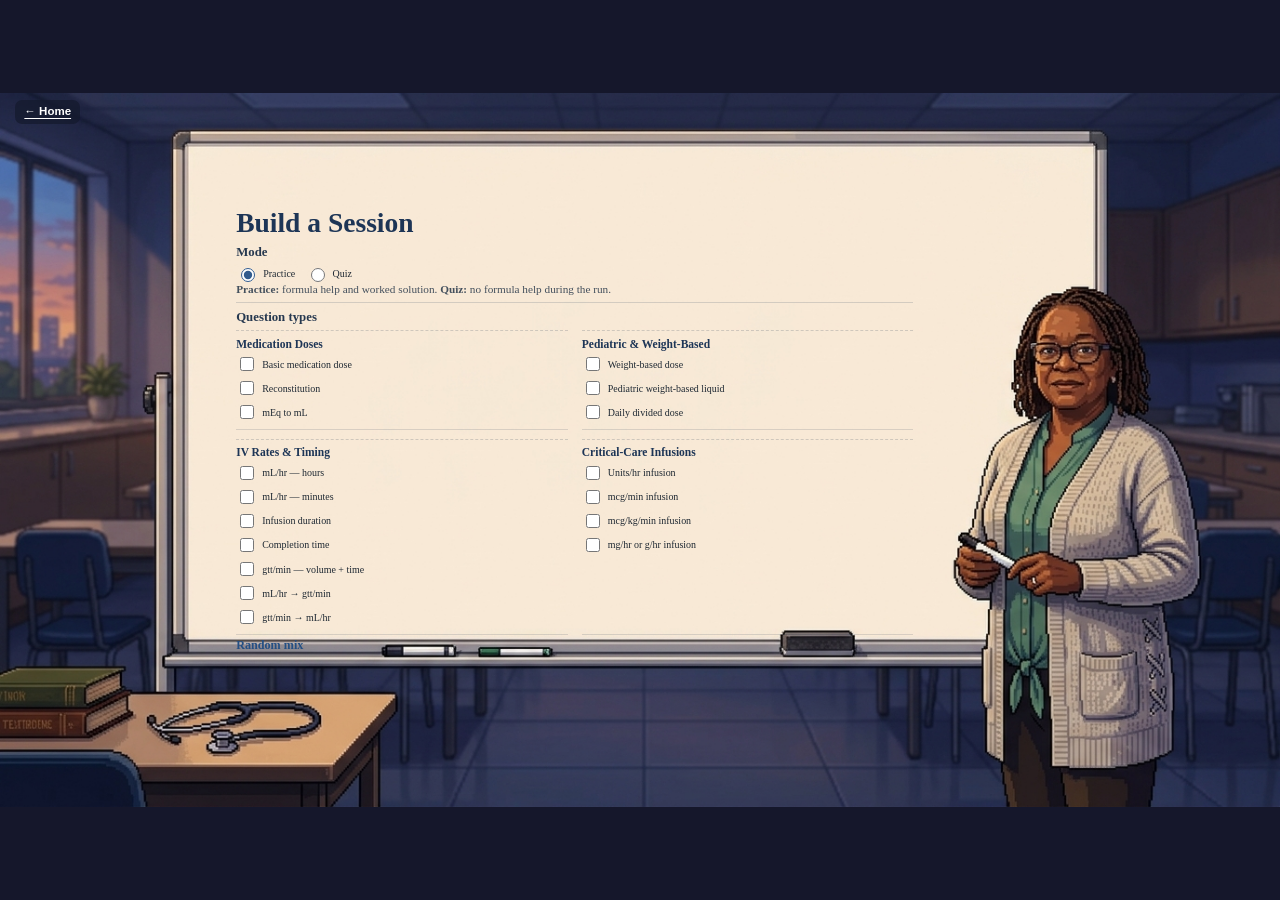
==== preview/index.html @ 24f58333 "Publish isolated dosage preview" ====
<!doctype html>
<html lang="en">
<head>
  <meta charset="utf-8">
  <meta name="viewport" content="width=device-width, initial-scale=1">
  <title>Dr. Reid's Dosage Calc Pro — Preview</title>
  <link rel="stylesheet" href="../lab.css?v=20260819-preview-1">
  <style>
    .type-groups{display:grid;grid-template-columns:repeat(2,minmax(0,1fr));gap:clamp(7px,.7vw,12px) clamp(12px,1.1vw,20px)}
    .type-group{padding:clamp(5px,.5vw,8px) 0;border-bottom:1px solid rgba(49,67,89,.16)}
    .type-group h4{margin:0 0 clamp(3px,.35vw,6px);color:#1d3556;font-size:clamp(9px,.9vw,15px)}
    .type-group-grid{display:grid;grid-template-columns:1fr;gap:clamp(3px,.32vw,5px)}
    @media(max-aspect-ratio:1/1){.type-groups{grid-template-columns:1fr}}
  </style>
</head>
<body>
  <main class="dosage-lab-shell">
    <section class="dosage-lab-stage" aria-label="Dosage calculation classroom">
      <a class="home-link" href="../index.html">← Home</a>
      <section id="app" class="board dosage-board" aria-live="polite"></section>
    </section>
  </main>
  <script src="lab.js?v=20260819-preview-1"></script>
  <script src="lab-groups.js?v=20260819-preview-1"></script>
</body>
</html>
---- lab.css ----
*{box-sizing:border-box}html,body{margin:0;min-height:100%;background:#15172b;color:#213043;font-family:"Segoe Print","Bradley Hand","Comic Sans MS",cursive}body{min-height:100svh;display:grid;place-items:center;overflow:hidden}.dosage-lab-shell{width:100vw;height:100svh;display:grid;place-items:center;background:#15172b}.dosage-lab-stage{position:relative;width:min(100vw,calc(100svh * 16 / 9));aspect-ratio:16/9;background:url("assets/dosage-lab-classroom.png?v=20260819-1") center/contain no-repeat;overflow:hidden}.home-link{position:absolute;left:1.2%;top:1.4%;z-index:5;color:#fff;text-decoration:underline;text-underline-offset:3px;font:700 clamp(10px,.9vw,15px)/1 Arial,Helvetica,sans-serif;background:rgba(20,25,45,.72);padding:6px 9px;border-radius:7px}.board,.dosage-board{position:absolute;left:17.2%;top:14.2%;width:55.4%;height:63.5%;min-height:0;background:transparent;border:0;box-shadow:none;border-radius:0;padding:clamp(8px,1.25vw,24px);overflow:auto;color:#1f2933}.title{margin:0 0 clamp(4px,.55vw,9px);font-size:clamp(16px,2.15vw,37px);line-height:1.08;color:#1d3556}.subtitle{margin:0 0 clamp(6px,.8vw,14px);font-size:clamp(11px,1.35vw,23px);color:#3f5168}.copy,.note{margin:0;font-family:Georgia,"Times New Roman",serif;color:#44505d;font-size:clamp(8px,.88vw,15px);line-height:1.28}.actions{display:flex;gap:clamp(8px,.8vw,14px);flex-wrap:wrap;margin-top:clamp(8px,1vw,16px)}.text-action,.submit{appearance:none;border:0;background:transparent;color:#244f83;padding:1px 0;text-decoration:underline;text-underline-offset:3px;cursor:pointer;font:700 clamp(9px,.95vw,16px)/1.15 "Segoe Print","Bradley Hand","Comic Sans MS",cursive}.submit{font-size:clamp(10px,1.05vw,18px)}.setup{display:grid;gap:clamp(5px,.55vw,10px)}.section{padding-bottom:clamp(4px,.45vw,8px);border-bottom:1px solid rgba(49,67,89,.18)}.section h3{margin:0 0 clamp(3px,.4vw,7px);color:#26384f;font-size:clamp(10px,1vw,17px)}.choice-row,.type-grid{display:flex;flex-wrap:wrap;gap:clamp(4px,.45vw,8px) clamp(8px,.8vw,14px)}.type-grid{display:grid;grid-template-columns:repeat(2,minmax(0,1fr))}.choice{display:flex;align-items:center;gap:5px;font-size:clamp(8px,.78vw,13px);cursor:pointer}.choice input{width:14px;height:14px;accent-color:#315b8d}.setup-message{min-height:1em;margin:3px 0 0;color:#9a3f2b;font-size:clamp(7px,.7vw,12px)}.meta{display:flex;justify-content:space-between;gap:10px;color:#566273;font:700 clamp(8px,.8vw,14px)/1 Georgia,"Times New Roman",serif;margin-bottom:clamp(6px,.75vw,12px)}.problem{font-size:clamp(13px,1.7vw,29px);line-height:1.3;color:#1f2f43;margin:clamp(4px,.5vw,8px) 0 clamp(10px,1.2vw,20px)}.answer-row{display:flex;align-items:center;gap:clamp(6px,.8vw,12px);flex-wrap:wrap}.answer-input{min-width:0;width:min(72%,520px);border:0;border-bottom:2px solid #5e6b78;background:transparent;padding:4px;color:#1d2b3a;font:700 clamp(12px,1.45vw,24px)/1.15 "Segoe Print","Bradley Hand","Comic Sans MS",cursive;outline:none}.feedback{margin-top:clamp(8px,1vw,16px);padding-top:clamp(5px,.7vw,10px);border-top:1px solid rgba(49,67,89,.18)}.feedback h3{margin:0 0 4px;font-size:clamp(12px,1.2vw,20px)}.feedback p{margin:0;font-size:clamp(9px,.9vw,15px)}.feedback.correct{color:#21623a}.feedback.incorrect{color:#8a3528}.solution{white-space:pre-line;font-family:Georgia,"Times New Roman",serif;color:#334153;font-size:clamp(8px,.82vw,14px);line-height:1.4}.formula-help{margin-top:clamp(6px,.7vw,12px);padding:clamp(6px,.6vw,10px) 0;border-top:1px dashed rgba(49,67,89,.25);border-bottom:1px dashed rgba(49,67,89,.25);font-size:clamp(8px,.85vw,14px)}.formula-grid{display:grid;grid-template-columns:repeat(2,minmax(0,1fr));gap:clamp(5px,.5vw,9px) clamp(12px,1.2vw,22px)}.formula-item{padding:4px 0 6px;border-bottom:1px solid rgba(49,67,89,.16)}.formula-item h3{margin:0 0 2px;color:#213043;font-size:clamp(9px,.9vw,15px)}.equation{font-weight:700;color:#17263a;font-size:clamp(8px,.85vw,14px)}.formula-item p{margin:2px 0 0;font-family:Georgia,"Times New Roman",serif;color:#4b5662;font-size:clamp(7px,.67vw,11px);line-height:1.2}.nav{display:grid;grid-template-columns:1fr auto 1fr;align-items:center;margin-top:clamp(7px,.8vw,13px)}.nav>:last-child{justify-self:end}.results{text-align:center;padding:clamp(20px,5vh,50px) 0}.score{font-size:clamp(28px,4vw,66px);color:#1d3556;margin:8px 0}.small{font-size:.9em;opacity:.8}.type-groups{display:grid;grid-template-columns:repeat(2,minmax(0,1fr));gap:clamp(7px,.7vw,12px) clamp(12px,1.2vw,20px)}.type-group{padding:clamp(4px,.45vw,8px) 0;border-top:1px dashed rgba(49,67,89,.2)}.type-group h4{margin:0 0 clamp(4px,.4vw,7px);color:#1d3556;font-size:clamp(9px,.9vw,15px)}.type-group-grid{display:grid;gap:clamp(3px,.3vw,5px)}@media(max-aspect-ratio:1/1){body{overflow:auto}.dosage-lab-shell{min-height:100svh;height:auto;align-content:start}.dosage-lab-stage{width:100vw;margin-top:max(0px,calc((100svh - 56.25vw)/2))}.board,.dosage-board{overflow:auto}.type-grid,.formula-grid,.type-groups{grid-template-columns:1fr}.answer-input{width:100%}}
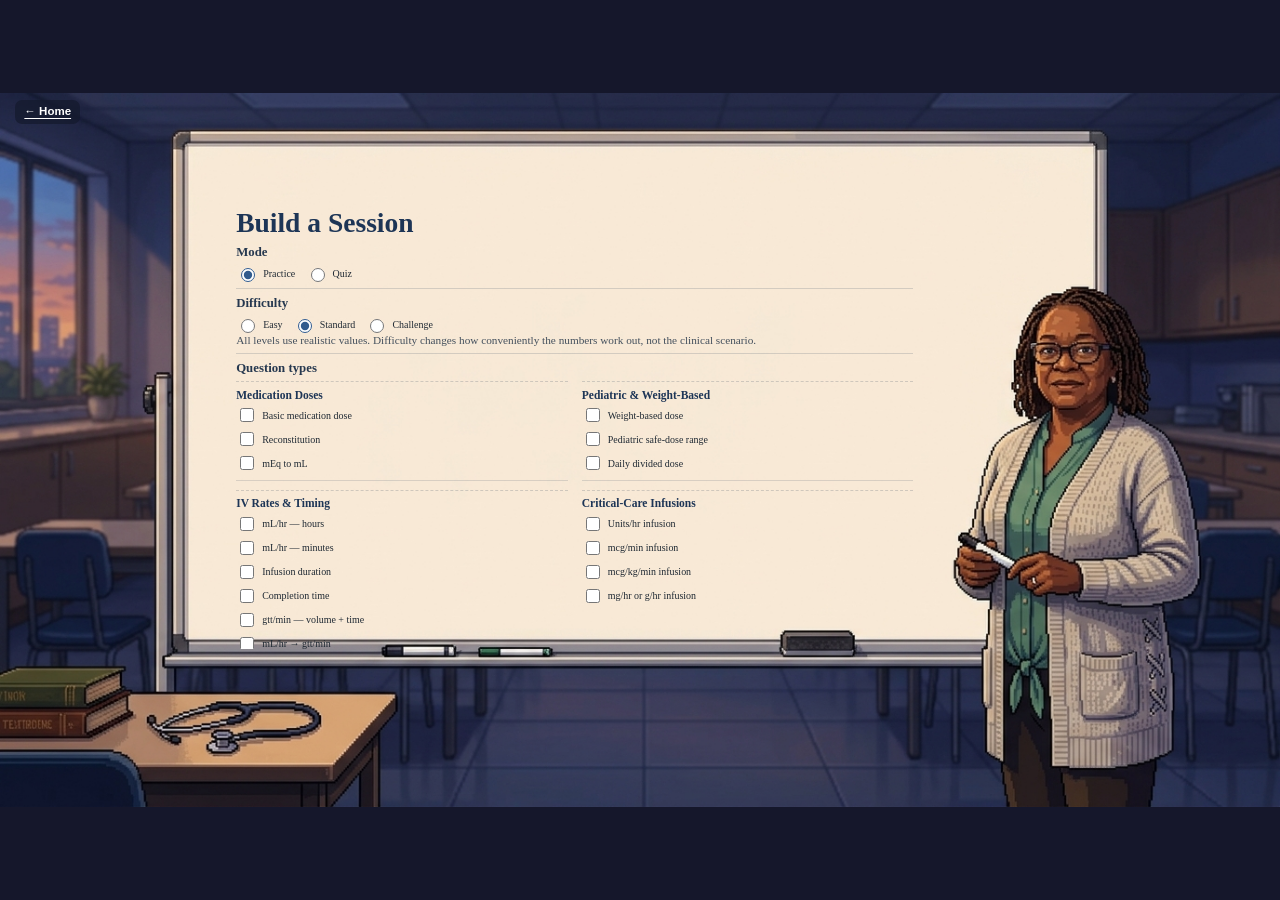
==== commit 15a5c034: "Load pediatric IV variety in preview" ====
--- a/preview/index.html
+++ b/preview/index.html
@@ -20,7 +20,9 @@
       <section id="app" class="board dosage-board" aria-live="polite"></section>
     </section>
   </main>
-  <script src="lab.js?v=20260819-preview-1"></script>
+  <script src="pediatric-iv-dose-reference.js?v=20260819-preview-2"></script>
+  <script src="lab.js?v=20260819-preview-2"></script>
+  <script src="peds-safe-variety.js?v=20260819-preview-2"></script>
   <script src="lab-groups.js?v=20260819-preview-1"></script>
 </body>
 </html>
